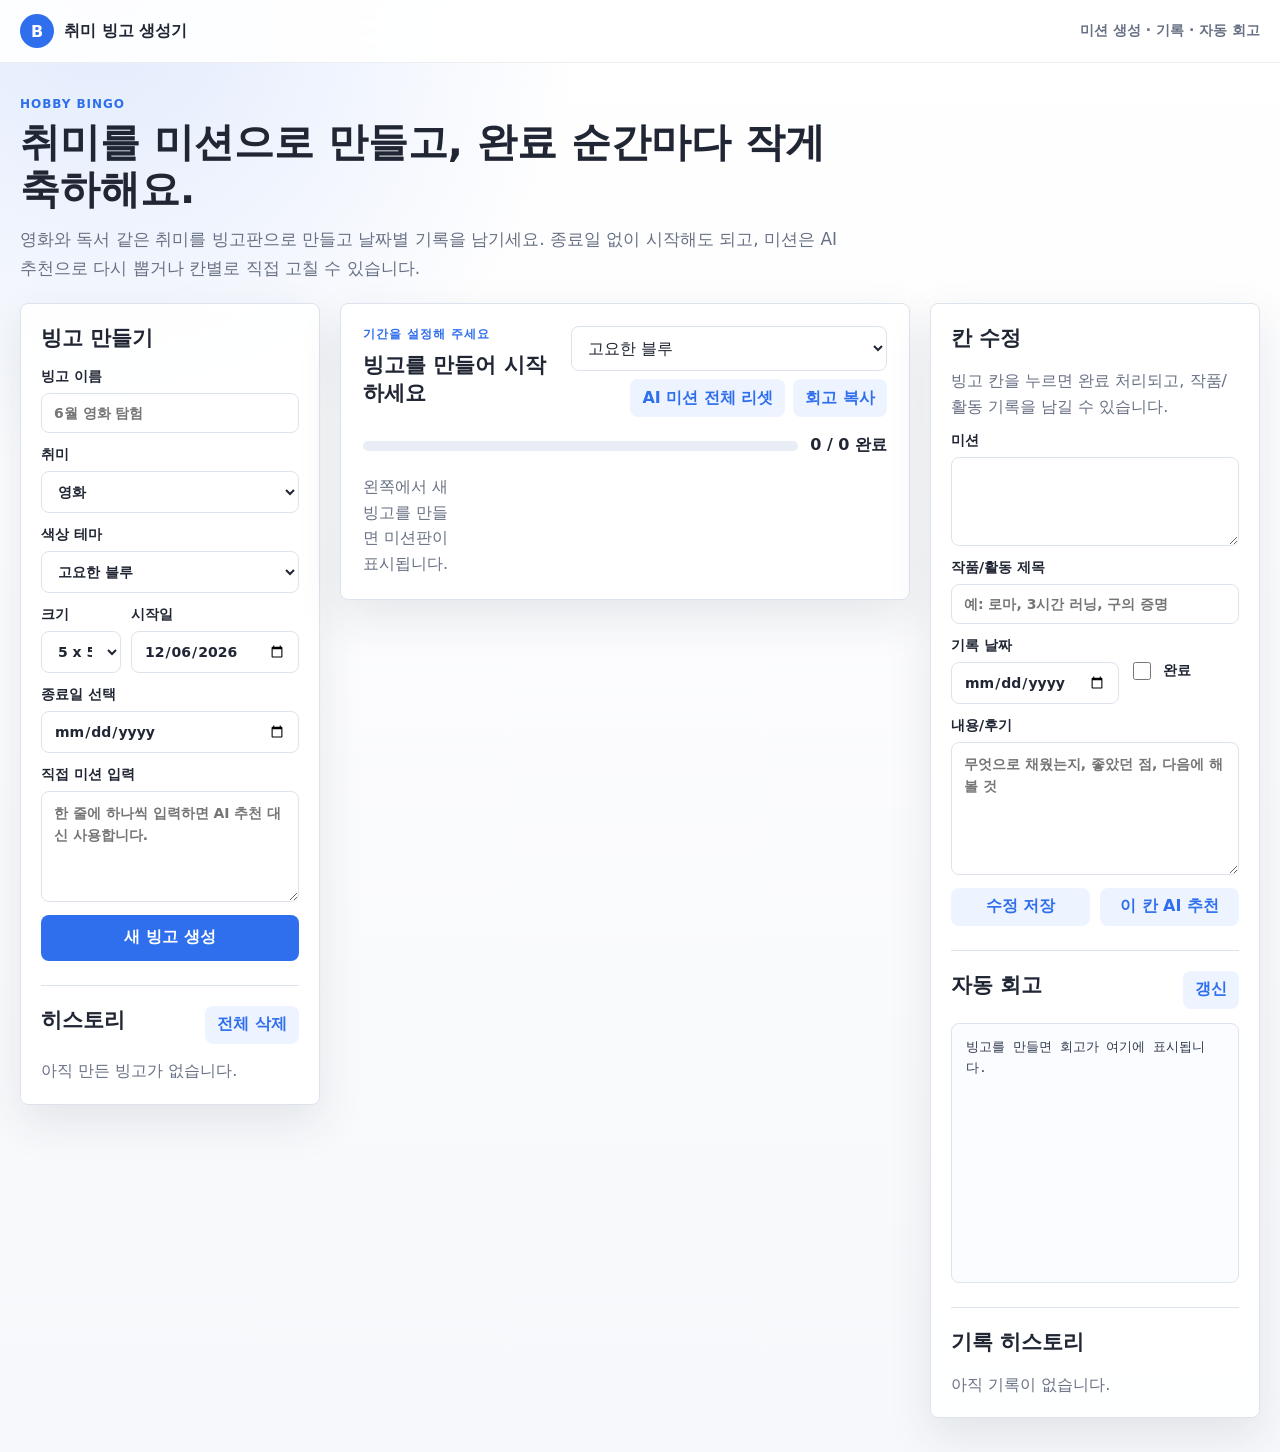
==== index.html @ 76758ba0 "feat: 웹 서비스 기본 기능 및 설정 추가 (취미 빙고 & 창의성 자판기)" ====
<!doctype html>
<html lang="ko">
  <head>
    <meta charset="UTF-8" />
    <meta name="viewport" content="width=device-width, initial-scale=1.0" />
    <title>취미 빙고 생성기</title>
    <link rel="stylesheet" href="css/main.css" />
  </head>
  <body>
    <header class="app-header">
      <nav class="topbar" aria-label="주요 메뉴">
        <a class="brand" href="#" aria-label="취미 빙고 생성기 홈">
          <span class="brand-mark">B</span>
          <span>취미 빙고 생성기</span>
        </a>
        <span class="nav-note">미션 생성 · 기록 · 자동 회고</span>
      </nav>
    </header>

    <main class="app-shell">
      <section class="hero-section" aria-labelledby="app-title">
        <p class="eyebrow">Hobby Bingo</p>
        <h1 id="app-title">취미를 미션으로 만들고, 완료 순간마다 작게 축하해요.</h1>
        <p>
          영화와 독서 같은 취미를 빙고판으로 만들고 날짜별 기록을 남기세요.
          종료일 없이 시작해도 되고, 미션은 AI 추천으로 다시 뽑거나 칸별로 직접 고칠 수 있습니다.
        </p>
      </section>

      <aside class="panel creator-panel" aria-labelledby="create-title">
        <h2 id="create-title">빙고 만들기</h2>
        <form class="bingo-form" data-role="bingo-form">
          <label>
            <span>빙고 이름</span>
            <input name="title" type="text" placeholder="6월 영화 탐험" required />
          </label>
          <label>
            <span>취미</span>
            <select name="hobby">
              <option value="movie">영화</option>
              <option value="book">독서</option>
              <option value="music">음악</option>
              <option value="exhibit">전시</option>
              <option value="workout">운동</option>
            </select>
          </label>
          <label>
            <span>색상 테마</span>
            <select name="theme">
              <option value="blue">고요한 블루</option>
              <option value="green">숲의 그린</option>
              <option value="rose">따뜻한 로즈</option>
              <option value="mono">미니멀 모노</option>
            </select>
          </label>
          <div class="form-grid">
            <label>
              <span>크기</span>
              <select name="size">
                <option value="3">3 x 3</option>
                <option value="5" selected>5 x 5</option>
              </select>
            </label>
            <label>
              <span>시작일</span>
              <input name="startDate" type="date" required />
            </label>
          </div>
          <label>
            <span>종료일 선택</span>
            <input name="endDate" type="date" />
          </label>
          <label>
            <span>직접 미션 입력</span>
            <textarea
              name="customMissions"
              rows="4"
              placeholder="한 줄에 하나씩 입력하면 AI 추천 대신 사용합니다."
            ></textarea>
          </label>
          <button class="primary-button" type="submit">새 빙고 생성</button>
        </form>

        <div class="history-block">
          <div class="section-head">
            <h2>히스토리</h2>
            <button type="button" data-action="clear-history">전체 삭제</button>
          </div>
          <div class="bingo-list" data-role="bingo-list"></div>
        </div>
      </aside>

      <section class="panel board-panel" aria-labelledby="board-title">
        <div class="board-header">
          <div>
            <p class="eyebrow" data-role="active-period">기간을 설정해 주세요</p>
            <h2 id="board-title" data-role="active-title">빙고를 만들어 시작하세요</h2>
          </div>
          <div class="board-actions">
            <select data-role="theme-editor" aria-label="현재 빙고 색상 테마">
              <option value="blue">고요한 블루</option>
              <option value="green">숲의 그린</option>
              <option value="rose">따뜻한 로즈</option>
              <option value="mono">미니멀 모노</option>
            </select>
            <button type="button" data-action="reset-missions">AI 미션 전체 리셋</button>
            <button type="button" data-action="export-report">회고 복사</button>
          </div>
        </div>
        <div class="progress-wrap">
          <div class="progress-bar"><span data-role="progress-bar"></span></div>
          <strong data-role="progress-text">0 / 0 완료</strong>
        </div>
        <div class="bingo-board" data-role="bingo-board"></div>
      </section>

      <aside class="panel detail-panel" aria-labelledby="detail-title">
        <h2 id="detail-title">칸 수정</h2>
        <form class="cell-form" data-role="cell-form">
          <p class="empty-copy" data-role="cell-empty">빙고 칸을 누르면 완료 처리되고, 작품/활동 기록을 남길 수 있습니다.</p>
          <div class="cell-fields" data-role="cell-fields" hidden>
            <label>
              <span>미션</span>
              <textarea name="mission" rows="3"></textarea>
            </label>
            <label>
              <span>작품/활동 제목</span>
              <input name="activityTitle" type="text" placeholder="예: 로마, 3시간 러닝, 구의 증명" />
            </label>
            <div class="form-grid">
              <label>
                <span>기록 날짜</span>
                <input name="activityDate" type="date" />
              </label>
              <label class="check-field">
                <input name="completed" type="checkbox" />
                <span>완료</span>
              </label>
            </div>
            <label>
              <span>내용/후기</span>
              <textarea name="activityNote" rows="5" placeholder="무엇으로 채웠는지, 좋았던 점, 다음에 해볼 것"></textarea>
            </label>
            <div class="detail-actions">
              <button class="primary-button" type="submit">수정 저장</button>
              <button type="button" data-action="ai-cell">이 칸 AI 추천</button>
            </div>
          </div>
        </form>

        <div class="report-card">
          <div class="section-head">
            <h2>자동 회고</h2>
            <button type="button" data-action="refresh-report">갱신</button>
          </div>
          <pre data-role="report-output">빙고를 만들면 회고가 여기에 표시됩니다.</pre>
        </div>
        <div class="report-card">
          <h2>기록 히스토리</h2>
          <div class="record-list" data-role="record-list"></div>
        </div>
      </aside>
    </main>

    <div class="celebration" data-role="celebration" aria-live="polite"></div>
    <div class="celebration-screen" data-role="celebration-screen" aria-live="assertive" hidden>
      <div class="celebration-card">
        <p class="eyebrow">Bingo Moment</p>
        <strong data-role="celebration-title">축하합니다!</strong>
        <span data-role="celebration-detail"></span>
        <button type="button" data-action="close-celebration">계속 기록하기</button>
      </div>
    </div>
    <script type="module" src="js/app.js"></script>
  </body>
</html>
---- css/main.css ----
:root {
  --bg: #f7f8fb;
  --surface: #fff;
  --soft: #eef4ff;
  --ink: #202633;
  --muted: #687184;
  --line: #dde3ed;
  --primary: #2f6fed;
  --primary-dark: #2f6fed;
  --accent: #13a87e;
  --shadow: 0 18px 45px rgba(31, 45, 71, 0.1);
  --radius: 8px;
  font-family: "Pretendard", "Apple SD Gothic Neo", "Malgun Gothic", system-ui, sans-serif;
}

* { box-sizing: border-box; }

body {
  min-height: 100vh;
  margin: 0;
  color: var(--ink);
  background:
    radial-gradient(circle at 8% 0%, color-mix(in srgb, var(--primary) 14%, transparent), transparent 30rem),
    linear-gradient(180deg, #fff 0%, var(--bg) 100%);
}

button, input, select, textarea { font: inherit; }
button { cursor: pointer; }

.app-header {
  position: sticky;
  top: 0;
  z-index: 10;
  border-bottom: 1px solid rgba(32, 38, 51, 0.08);
  background: rgba(255, 255, 255, 0.9);
  backdrop-filter: blur(16px);
}

.topbar {
  display: flex;
  align-items: center;
  justify-content: space-between;
  width: min(1280px, calc(100% - 40px));
  margin: 0 auto;
  padding: 14px 0;
}

.brand {
  display: inline-flex;
  align-items: center;
  gap: 10px;
  color: var(--ink);
  font-weight: 900;
  text-decoration: none;
}

.brand-mark {
  display: grid;
  width: 34px;
  height: 34px;
  place-items: center;
  border-radius: 50%;
  color: #fff;
  background: var(--primary);
}

.nav-note {
  color: var(--muted);
  font-size: 14px;
  font-weight: 700;
}

.app-shell {
  display: grid;
  grid-template-columns: 300px minmax(0, 1fr) 330px;
  gap: 20px;
  width: min(1280px, calc(100% - 40px));
  margin: 0 auto;
  padding: 34px 0;
  align-items: start;
}

.hero-section {
  grid-column: 1 / -1;
  max-width: 820px;
}

.eyebrow {
  margin: 0 0 8px;
  color: var(--primary-dark);
  font-size: 12px;
  font-weight: 900;
  letter-spacing: 0.08em;
  text-transform: uppercase;
}

h1, h2, p { margin-top: 0; }

h1 {
  margin-bottom: 12px;
  font-size: 40px;
  line-height: 1.18;
}

h2 {
  margin-bottom: 16px;
  font-size: 21px;
}

.hero-section p:last-child {
  margin-bottom: 0;
  color: var(--muted);
  font-size: 17px;
  line-height: 1.7;
}

.panel {
  border: 1px solid var(--line);
  border-radius: var(--radius);
  background: rgba(255, 255, 255, 0.94);
  box-shadow: var(--shadow);
}

.creator-panel, .detail-panel { padding: 20px; }
.board-panel { padding: 22px; }

label {
  display: grid;
  gap: 7px;
  color: var(--ink);
  font-size: 14px;
  font-weight: 800;
}

input, select, textarea {
  width: 100%;
  border: 1px solid var(--line);
  border-radius: var(--radius);
  padding: 11px 12px;
  color: var(--ink);
  background: var(--surface);
}

textarea {
  resize: vertical;
  line-height: 1.55;
}

.check-field {
  display: flex;
  align-items: center;
  gap: 9px;
  min-height: 43px;
}

.check-field input {
  width: 18px;
  height: 18px;
}

.bingo-form, .cell-form, .cell-fields {
  display: grid;
  gap: 13px;
}

.form-grid, .detail-actions {
  display: grid;
  grid-template-columns: 1fr 1fr;
  gap: 10px;
}

.primary-button,
.board-actions button,
.section-head button,
.detail-actions button,
.celebration-card button {
  border: 0;
  border-radius: var(--radius);
  font-weight: 900;
}

.primary-button {
  min-height: 46px;
  color: #fff;
  background: var(--primary);
}

.history-block, .report-card {
  margin-top: 24px;
  padding-top: 20px;
  border-top: 1px solid var(--line);
}

.section-head, .board-header {
  display: flex;
  align-items: flex-start;
  justify-content: space-between;
  gap: 12px;
}

.section-head h2, .board-header h2 { margin-bottom: 0; }

.section-head button,
.board-actions button,
.detail-actions button {
  min-height: 38px;
  padding: 0 12px;
  color: var(--primary-dark);
  background: var(--soft);
}

.bingo-list {
  display: grid;
  gap: 9px;
  margin-top: 14px;
}

.history-item {
  width: 100%;
  border: 1px solid var(--line);
  border-radius: var(--radius);
  padding: 12px;
  color: var(--ink);
  background: var(--surface);
  text-align: left;
}

.history-item strong, .history-item span { display: block; }

.history-item span {
  margin-top: 5px;
  color: var(--muted);
  font-size: 12px;
}

.history-item.is-active {
  border-color: var(--primary);
  outline: 3px solid color-mix(in srgb, var(--primary) 16%, transparent);
}

.board-actions {
  display: flex;
  flex-wrap: wrap;
  gap: 8px;
  justify-content: flex-end;
}

.progress-wrap {
  display: flex;
  align-items: center;
  gap: 12px;
  margin: 18px 0;
}

.progress-bar {
  flex: 1;
  height: 10px;
  overflow: hidden;
  border-radius: 999px;
  background: #e8edf6;
}

.progress-bar span {
  display: block;
  width: 0;
  height: 100%;
  border-radius: inherit;
  background: linear-gradient(90deg, var(--primary), var(--accent));
  transition: width 0.35s ease;
}

.bingo-board {
  display: grid;
  grid-template-columns: repeat(var(--board-size, 5), minmax(0, 1fr));
  gap: 10px;
}

.bingo-cell {
  position: relative;
  display: flex;
  min-height: 122px;
  flex-direction: column;
  justify-content: space-between;
  border: 1px solid var(--line);
  border-radius: var(--radius);
  padding: 12px;
  background: var(--surface);
  cursor: pointer;
  transition: transform 0.2s ease, border-color 0.2s ease, box-shadow 0.2s ease;
}

.bingo-cell:hover, .bingo-cell.is-selected {
  border-color: var(--primary);
  box-shadow: 0 12px 28px color-mix(in srgb, var(--primary) 16%, transparent);
  transform: translateY(-2px);
}

.bingo-cell.is-completed {
  border-color: color-mix(in srgb, var(--accent) 48%, white);
  background: linear-gradient(180deg, color-mix(in srgb, var(--accent) 10%, white), #fff);
}

.bingo-cell p {
  margin: 30px 0 10px;
  font-weight: 900;
  line-height: 1.42;
  word-break: keep-all;
  overflow-wrap: break-word;
}

.bingo-cell b {
  color: var(--primary);
  font-size: 13px;
}

.bingo-cell small {
  color: var(--muted);
  font-size: 12px;
  font-weight: 800;
}

.cell-state {
  position: absolute;
  top: 9px;
  right: 9px;
  padding: 0 9px;
  border-radius: 999px;
  color: var(--primary);
  background: var(--soft);
  font-size: 12px;
  font-weight: 900;
  line-height: 28px;
}

.is-completed .cell-state {
  color: #fff;
  background: var(--accent);
}

.empty-copy {
  margin: 0;
  color: var(--muted);
  line-height: 1.6;
}

.report-card pre {
  min-height: 260px;
  margin: 14px 0 0;
  padding: 14px;
  overflow: auto;
  white-space: pre-wrap;
  border: 1px solid var(--line);
  border-radius: var(--radius);
  background: #fbfcff;
  color: #2f3a4c;
  line-height: 1.6;
}

.record-list {
  display: grid;
  gap: 10px;
  margin-top: 14px;
}

.record-item {
  border-left: 3px solid var(--primary);
  padding: 2px 0 2px 12px;
}

.record-item time {
  color: var(--muted);
  font-size: 12px;
  font-weight: 800;
}

.record-item strong {
  display: block;
  margin: 4px 0;
}

.record-item p {
  margin: 0;
  color: var(--muted);
  font-size: 13px;
  line-height: 1.5;
}

.celebration {
  position: fixed;
  right: 22px;
  bottom: 22px;
  z-index: 30;
  display: grid;
  gap: 5px;
  max-width: min(360px, calc(100% - 44px));
  padding: 16px 18px;
  border-radius: var(--radius);
  color: #fff;
  background: linear-gradient(135deg, var(--primary), var(--accent));
  box-shadow: var(--shadow);
  opacity: 0;
  transform: translateY(16px) scale(0.96);
  pointer-events: none;
  transition: opacity 0.22s ease, transform 0.22s ease;
}

.celebration.is-visible {
  opacity: 1;
  transform: translateY(0) scale(1);
}

.celebration strong { font-size: 18px; }

.celebration span {
  color: rgba(255, 255, 255, 0.86);
  font-size: 14px;
  line-height: 1.5;
}

.celebration-screen {
  position: fixed;
  inset: 0;
  z-index: 40;
  display: grid;
  place-items: center;
  padding: 24px;
  background: rgba(248, 250, 252, 0.9);
  opacity: 0;
  backdrop-filter: blur(16px);
  transition: opacity 0.22s ease;
}

.celebration-screen.is-visible { opacity: 1; }

.celebration-card {
  display: grid;
  gap: 16px;
  width: min(520px, 100%);
  padding: 34px;
  border: 1px solid color-mix(in srgb, var(--primary) 30%, white);
  border-radius: var(--radius);
  text-align: center;
  background: rgba(255, 255, 255, 0.96);
  box-shadow: 0 28px 80px rgba(31, 45, 71, 0.2);
  transform: scale(0.96);
  transition: transform 0.22s ease;
}

.celebration-screen.is-visible .celebration-card { transform: scale(1); }

.celebration-card strong {
  color: var(--primary);
  font-size: 34px;
  line-height: 1.25;
}

.celebration-card span {
  color: var(--muted);
  line-height: 1.7;
}

.celebration-card button {
  min-height: 46px;
  color: #fff;
  background: var(--primary);
}

@media (max-width: 1120px) {
  .app-shell { grid-template-columns: 1fr 1fr; }
  .board-panel { grid-column: 1 / -1; order: 2; }
  .detail-panel { order: 3; }
}

@media (max-width: 760px) {
  .topbar, .app-shell { width: min(100% - 24px, 640px); }
  .nav-note { display: none; }
  .app-shell { grid-template-columns: 1fr; padding: 24px 0; }
  h1 { font-size: 30px; }
  .creator-panel, .detail-panel, .board-panel { padding: 16px; }
  .board-header, .section-head, .progress-wrap {
    flex-direction: column;
    align-items: stretch;
  }
  .board-actions, .form-grid, .detail-actions {
    grid-template-columns: 1fr;
    justify-content: stretch;
  }
  .bingo-board { gap: 7px; }
  .bingo-cell { min-height: 104px; padding: 9px; }
  .bingo-cell p {
    margin-top: 32px;
    font-size: 13px;
  }
}
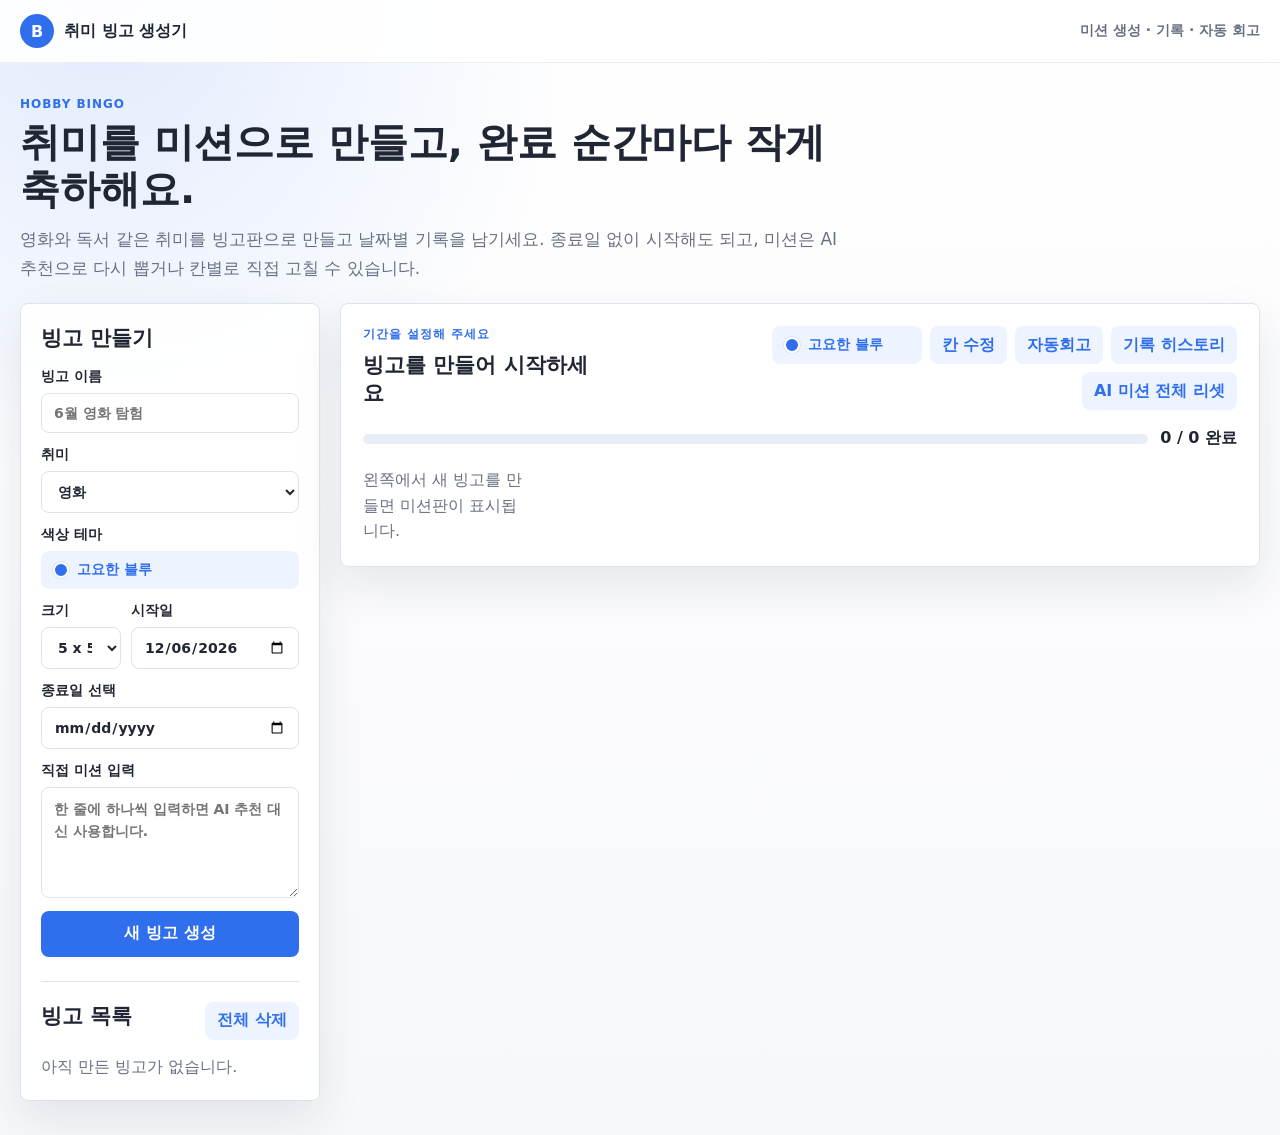
==== commit ffe2bd36: "feat(hobby-bingo): enhance bingo web app" ====
--- a/index.html
+++ b/index.html
@@ -5,6 +5,7 @@
     <meta name="viewport" content="width=device-width, initial-scale=1.0" />
     <title>취미 빙고 생성기</title>
     <link rel="stylesheet" href="css/main.css" />
+    <link rel="stylesheet" href="css/overlays.css" />
   </head>
   <body>
     <header class="app-header">
@@ -46,12 +47,16 @@
           </label>
           <label>
             <span>색상 테마</span>
-            <select name="theme">
-              <option value="blue">고요한 블루</option>
-              <option value="green">숲의 그린</option>
-              <option value="rose">따뜻한 로즈</option>
-              <option value="mono">미니멀 모노</option>
-            </select>
+            <input name="theme" type="hidden" value="blue" data-role="form-theme-value" />
+            <details class="palette-menu" data-role="form-theme-menu">
+              <summary><span class="color-dot theme-blue" data-role="form-theme-dot"></span><b data-role="form-theme-label">고요한 블루</b></summary>
+              <div class="palette-options">
+                <button type="button" data-action="set-form-theme" data-theme="blue"><span class="color-dot theme-blue"></span>고요한 블루</button>
+                <button type="button" data-action="set-form-theme" data-theme="green"><span class="color-dot theme-green"></span>숲의 그린</button>
+                <button type="button" data-action="set-form-theme" data-theme="rose"><span class="color-dot theme-rose"></span>따뜻한 로즈</button>
+                <button type="button" data-action="set-form-theme" data-theme="mono"><span class="color-dot theme-mono"></span>미니멀 모노</button>
+              </div>
+            </details>
           </label>
           <div class="form-grid">
             <label>
@@ -83,7 +88,7 @@
 
         <div class="history-block">
           <div class="section-head">
-            <h2>히스토리</h2>
+            <h2>빙고 목록</h2>
             <button type="button" data-action="clear-history">전체 삭제</button>
           </div>
           <div class="bingo-list" data-role="bingo-list"></div>
@@ -97,14 +102,19 @@
             <h2 id="board-title" data-role="active-title">빙고를 만들어 시작하세요</h2>
           </div>
           <div class="board-actions">
-            <select data-role="theme-editor" aria-label="현재 빙고 색상 테마">
-              <option value="blue">고요한 블루</option>
-              <option value="green">숲의 그린</option>
-              <option value="rose">따뜻한 로즈</option>
-              <option value="mono">미니멀 모노</option>
-            </select>
+            <details class="palette-menu" data-role="active-theme-menu">
+              <summary><span class="color-dot theme-blue" data-role="active-theme-dot"></span><b data-role="active-theme-label">고요한 블루</b></summary>
+              <div class="palette-options">
+                <button type="button" data-action="set-active-theme" data-theme="blue"><span class="color-dot theme-blue"></span>고요한 블루</button>
+                <button type="button" data-action="set-active-theme" data-theme="green"><span class="color-dot theme-green"></span>숲의 그린</button>
+                <button type="button" data-action="set-active-theme" data-theme="rose"><span class="color-dot theme-rose"></span>따뜻한 로즈</button>
+                <button type="button" data-action="set-active-theme" data-theme="mono"><span class="color-dot theme-mono"></span>미니멀 모노</button>
+              </div>
+            </details>
+            <button type="button" data-action="open-cell">칸 수정</button>
+            <button type="button" data-action="open-report">자동회고</button>
+            <button type="button" data-action="open-records">기록 히스토리</button>
             <button type="button" data-action="reset-missions">AI 미션 전체 리셋</button>
-            <button type="button" data-action="export-report">회고 복사</button>
           </div>
         </div>
         <div class="progress-wrap">
@@ -113,54 +123,47 @@
         </div>
         <div class="bingo-board" data-role="bingo-board"></div>
       </section>
+    </main>
 
-      <aside class="panel detail-panel" aria-labelledby="detail-title">
-        <h2 id="detail-title">칸 수정</h2>
+    <section class="modal" data-role="cell-modal" hidden>
+      <div class="modal-card">
+        <div class="section-head"><h2>칸 수정</h2><button type="button" data-action="close-modal">닫기</button></div>
         <form class="cell-form" data-role="cell-form">
-          <p class="empty-copy" data-role="cell-empty">빙고 칸을 누르면 완료 처리되고, 작품/활동 기록을 남길 수 있습니다.</p>
+          <p class="empty-copy" data-role="cell-empty">빙고 칸을 먼저 선택해 주세요.</p>
           <div class="cell-fields" data-role="cell-fields" hidden>
-            <label>
-              <span>미션</span>
-              <textarea name="mission" rows="3"></textarea>
-            </label>
-            <label>
-              <span>작품/활동 제목</span>
-              <input name="activityTitle" type="text" placeholder="예: 로마, 3시간 러닝, 구의 증명" />
-            </label>
+            <label><span>미션</span><textarea name="mission" rows="3"></textarea></label>
+            <label><span>작품/활동 제목</span><input name="activityTitle" type="text" placeholder="예: 로마, 3시간 러닝" /></label>
             <div class="form-grid">
-              <label>
-                <span>기록 날짜</span>
-                <input name="activityDate" type="date" />
-              </label>
-              <label class="check-field">
-                <input name="completed" type="checkbox" />
-                <span>완료</span>
-              </label>
+              <label><span>기록 날짜</span><input name="activityDate" type="date" /></label>
+              <label class="check-field"><input name="completed" type="checkbox" /><span>완료</span></label>
             </div>
-            <label>
-              <span>내용/후기</span>
-              <textarea name="activityNote" rows="5" placeholder="무엇으로 채웠는지, 좋았던 점, 다음에 해볼 것"></textarea>
-            </label>
+            <label><span>내용/후기</span><textarea name="activityNote" rows="5" placeholder="무엇으로 채웠는지, 좋았던 점, 다음에 해볼 것"></textarea></label>
             <div class="detail-actions">
               <button class="primary-button" type="submit">수정 저장</button>
               <button type="button" data-action="ai-cell">이 칸 AI 추천</button>
+              <button type="button" data-action="delete-record">기록 삭제</button>
             </div>
           </div>
         </form>
+      </div>
+    </section>
 
-        <div class="report-card">
-          <div class="section-head">
-            <h2>자동 회고</h2>
-            <button type="button" data-action="refresh-report">갱신</button>
-          </div>
-          <pre data-role="report-output">빙고를 만들면 회고가 여기에 표시됩니다.</pre>
+    <section class="modal" data-role="report-modal" hidden>
+      <div class="modal-card">
+        <div class="section-head">
+          <h2>자동 회고</h2>
+          <div><button type="button" data-action="export-report">복사</button><button type="button" data-action="close-modal">닫기</button></div>
         </div>
-        <div class="report-card">
-          <h2>기록 히스토리</h2>
-          <div class="record-list" data-role="record-list"></div>
-        </div>
-      </aside>
-    </main>
+        <pre data-role="report-output">빙고를 만들면 회고가 여기에 표시됩니다.</pre>
+      </div>
+    </section>
+
+    <section class="modal" data-role="records-modal" hidden>
+      <div class="modal-card">
+        <div class="section-head"><h2>기록 히스토리</h2><button type="button" data-action="close-modal">닫기</button></div>
+        <div class="record-list" data-role="record-list"></div>
+      </div>
+    </section>
 
     <div class="celebration" data-role="celebration" aria-live="polite"></div>
     <div class="celebration-screen" data-role="celebration-screen" aria-live="assertive" hidden>
--- a/css/main.css
+++ b/css/main.css
@@ -72,7 +72,7 @@
 
 .app-shell {
   display: grid;
-  grid-template-columns: 300px minmax(0, 1fr) 330px;
+  grid-template-columns: 300px minmax(0, 1fr);
   gap: 20px;
   width: min(1280px, calc(100% - 40px));
   margin: 0 auto;
@@ -173,6 +173,7 @@
 .board-actions button,
 .section-head button,
 .detail-actions button,
+.palette-options button,
 .celebration-card button {
   border: 0;
   border-radius: var(--radius);
@@ -356,35 +357,6 @@
   line-height: 1.6;
 }
 
-.record-list {
-  display: grid;
-  gap: 10px;
-  margin-top: 14px;
-}
-
-.record-item {
-  border-left: 3px solid var(--primary);
-  padding: 2px 0 2px 12px;
-}
-
-.record-item time {
-  color: var(--muted);
-  font-size: 12px;
-  font-weight: 800;
-}
-
-.record-item strong {
-  display: block;
-  margin: 4px 0;
-}
-
-.record-item p {
-  margin: 0;
-  color: var(--muted);
-  font-size: 13px;
-  line-height: 1.5;
-}
-
 .celebration {
   position: fixed;
   right: 22px;
@@ -430,6 +402,8 @@
   transition: opacity 0.22s ease;
 }
 
+.celebration-screen[hidden] { display: none; }
+
 .celebration-screen.is-visible { opacity: 1; }
 
 .celebration-card {
@@ -466,9 +440,7 @@
 }
 
 @media (max-width: 1120px) {
-  .app-shell { grid-template-columns: 1fr 1fr; }
-  .board-panel { grid-column: 1 / -1; order: 2; }
-  .detail-panel { order: 3; }
+  .app-shell { grid-template-columns: 1fr; }
 }
 
 @media (max-width: 760px) {
--- a/css/overlays.css
+++ b/css/overlays.css
@@ -0,0 +1,138 @@
+.palette-menu {
+  position: relative;
+  min-width: 150px;
+}
+
+.palette-menu summary {
+  display: flex;
+  align-items: center;
+  gap: 8px;
+  min-height: 38px;
+  padding: 0 12px;
+  border-radius: var(--radius);
+  color: var(--primary-dark);
+  background: var(--soft);
+  font-size: 14px;
+  font-weight: 900;
+  list-style: none;
+  cursor: pointer;
+}
+
+.palette-menu summary::-webkit-details-marker { display: none; }
+
+.palette-options {
+  position: absolute;
+  right: 0;
+  z-index: 12;
+  display: grid;
+  gap: 6px;
+  min-width: 170px;
+  margin-top: 7px;
+  padding: 8px;
+  border: 1px solid var(--line);
+  border-radius: var(--radius);
+  background: #fff;
+  box-shadow: var(--shadow);
+}
+
+.palette-options button {
+  display: flex;
+  align-items: center;
+  gap: 8px;
+  min-height: 34px;
+  padding: 0 8px;
+  color: var(--ink);
+  background: transparent;
+  text-align: left;
+}
+
+.color-dot {
+  width: 16px;
+  height: 16px;
+  flex: 0 0 16px;
+  border: 2px solid #fff;
+  border-radius: 50%;
+  box-shadow: 0 0 0 1px var(--line);
+}
+
+.theme-blue { background: #2f6fed; }
+.theme-green { background: #28745c; }
+.theme-rose { background: #bd4964; }
+.theme-mono { background: #252a34; }
+
+.record-item {
+  position: relative;
+  border-left: 3px solid var(--primary);
+  padding: 2px 60px 2px 12px;
+}
+
+.record-item button {
+  position: absolute;
+  top: 0;
+  right: 0;
+  border: 0;
+  border-radius: var(--radius);
+  padding: 5px 9px;
+  color: var(--primary);
+  background: var(--soft);
+  font-size: 12px;
+  font-weight: 900;
+}
+
+.record-list {
+  display: grid;
+  gap: 10px;
+  margin-top: 14px;
+}
+
+.record-item time {
+  color: var(--muted);
+  font-size: 12px;
+  font-weight: 800;
+}
+
+.record-item strong {
+  display: block;
+  margin: 4px 0;
+}
+
+.record-item p {
+  margin: 0;
+  color: var(--muted);
+  font-size: 13px;
+  line-height: 1.5;
+}
+
+.modal {
+  position: fixed;
+  inset: 0;
+  z-index: 35;
+  display: grid;
+  place-items: center;
+  padding: 24px;
+  background: rgba(247, 248, 251, 0.72);
+  opacity: 0;
+  backdrop-filter: blur(12px);
+  transition: opacity 0.18s ease;
+}
+
+.modal[hidden] { display: none; }
+
+.modal.is-visible { opacity: 1; }
+
+.modal-card {
+  width: min(620px, 100%);
+  max-height: min(760px, calc(100vh - 48px));
+  overflow: auto;
+  border: 1px solid var(--line);
+  border-radius: var(--radius);
+  padding: 22px;
+  background: #fff;
+  box-shadow: 0 26px 70px rgba(31, 45, 71, 0.18);
+}
+
+.modal-card pre {
+  margin: 16px 0 0;
+  white-space: pre-wrap;
+  line-height: 1.65;
+}
